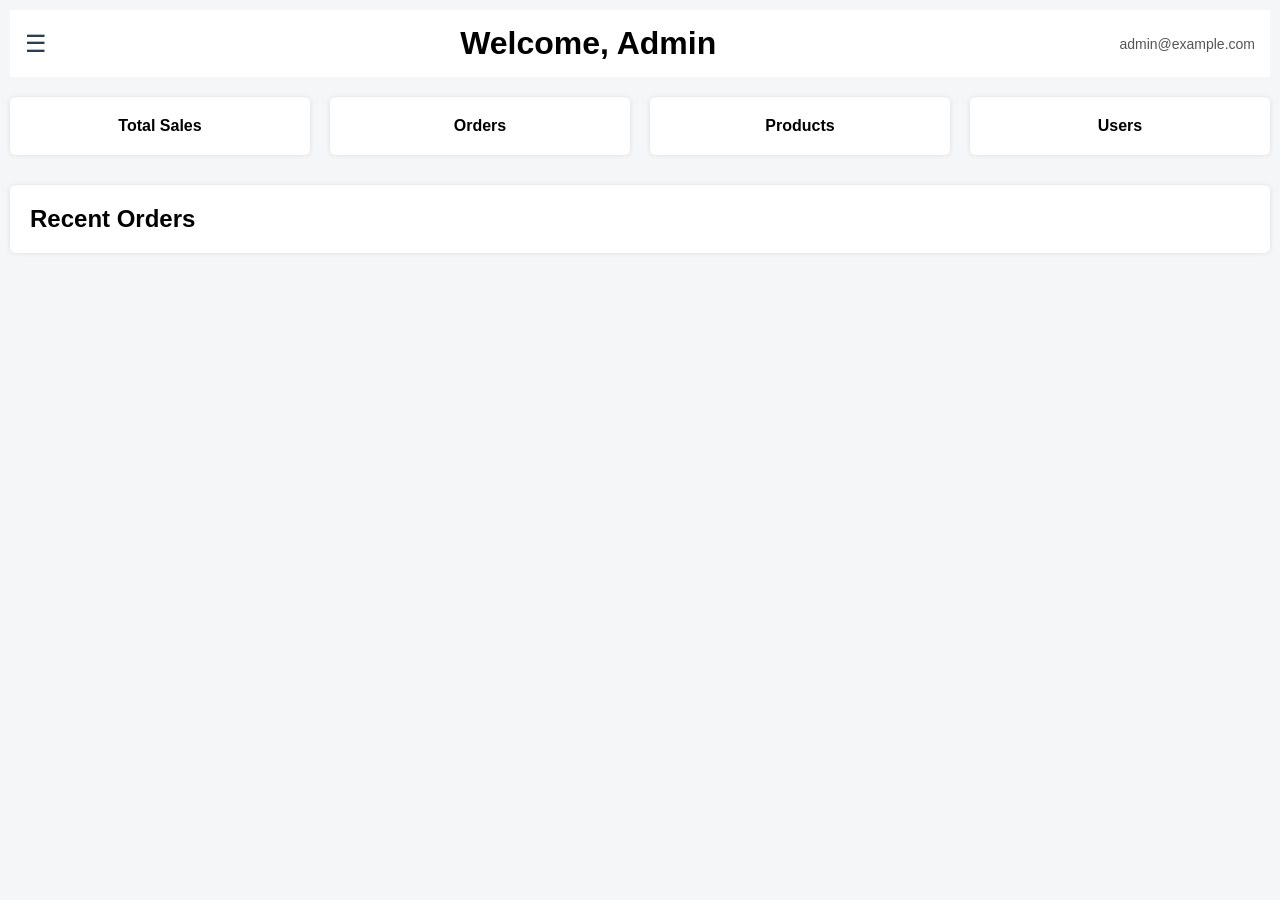
==== admin-side/index.html @ 63921269 "change first name" ====
<!DOCTYPE html>
<html lang="en">
<head>
  <meta charset="UTF-8">
  <title>Admin Dashboard</title>
  <link rel="stylesheet" href="admin.css">
</head>
<body>
  <div class="admin-container">
    <aside class="sidebar" id="side-bar" >
      <h2>Admin Panel</h2>
      <button id="closeSidebar" class="hamburger close-btn">&#10005;</button>

      <nav>
        <ul>
          <li><a href="#">Dashboard</a></li>
          <li><a href="admin-products.html">Products</a></li>
          <li><a href="#">Orders</a></li>
          <li><a href="#">Users</a></li>
          <li><a href="#">Settings</a></li>
        </ul>
      </nav>
    </aside>

    <main class="main-content">
    <header class="header">
        <button id="menuToggle" class="hamburger">&#9776;</button>
        <h1>Welcome, Admin</h1>
        <div class="admin-info">
        <span>admin@example.com</span>
    </div>
    </header>


      <section class="dashboard-widgets">
        <div class="widget">Total Sales</div>
        <div class="widget">Orders</div>
        <div class="widget">Products</div>
        <div class="widget">Users</div>
      </section>

      <section class="dashboard-details">
        <h2>Recent Orders</h2>
        <p></p>
      </section>

      

    </main>
  </div>

<script>
  const menuToggle = document.getElementById('menuToggle');
  const closeSidebar = document.getElementById('closeSidebar');
  const sidebar = document.getElementById('side-bar');

  // Sidebar open/close logic
  menuToggle?.addEventListener('click', () => {
    sidebar.classList.toggle('active');
  });

  closeSidebar?.addEventListener('click', () => {
    sidebar.classList.remove('active');
  });
</script>




</body>
</html>
---- admin-side/admin.css ----
* {
  margin: 0;
  padding: 0;
  box-sizing: border-box;
}

body {
  font-family: Arial, sans-serif;
  background-color: #f4f6f8;
}

.admin-container {
  display: flex;
  min-height: 100vh;
}

/* Sidebar */
.sidebar {
  width: 220px;
  background-color: #2c3e50;
  color: white;
  padding: 20px;
}

.sidebar h2 {
  margin-bottom: 20px;
}

.sidebar ul {
  list-style: none;
}

.sidebar li {
  margin: 15px 0;
}

.sidebar a {
  color: white;
  text-decoration: none;
}

.sidebar a:hover {
  text-decoration: underline;
}

/* Main Content */
.main-content {
  flex: 1;
  padding: 20px;
}

/* Header */
.header {
  display: flex;
  justify-content: space-between;
  align-items: center;
  margin-bottom: 20px;
}

/* Hamburger Button */
/* Hide hamburger by default (on desktop), show it on small screens */
.hamburger {
  font-size: 24px;
  background: none;
  border: none;
  cursor: pointer;
  display: none; /* Show only on small screens */
  color: #2c3e50;
  margin-right: 10px;
}

@media (min-width: 768px) {
  .hamburger {
    display: block; /* 👈 THIS IS CRUCIAL */
    
  }

  .sidebar {
    position: fixed;
    top: 0;
    left: -220px;
    width: 220px;
    height: 100%;
    background-color: #2c3e50;
    transition: left 0.3s ease;
    z-index: 1000;
    padding-top: 60px;
  }

  .sidebar.active {
    left: 0;

 
  }

  .main-content {
    margin-left: 0;
    padding: 10px;
    transition: margin-left 0.3s ease;
    
  }
    .sidebar.active ~ .main-content {
    margin-left: 220px;
    .hamburger{
        display: none;   
    }

  }

  /* Close button inside sidebar */
.close-btn {
  display: none;
  position: absolute;
  top: 15px;
  right: 15px;
  font-size: 24px;
  background: none;
  border: none;
  color: white;
  cursor: pointer;
}

@media (min-width: 768px) {
  .close-btn {
    display: block; /* Only show on mobile */
  }
}


  .header {
    display: flex;
    align-items: center;
    justify-content: space-between;
    padding: 15px;
    background-color: white;
    position: sticky;
    top: 0;
    z-index: 1001;
  }
}


@media (max-width: 768px) {
  .hamburger {
    display: block; /* 👈 THIS IS CRUCIAL */
    
  }

  .sidebar {
    position: fixed;
    top: 0;
    left: -220px;
    width: 220px;
    height: 100%;
    background-color: #2c3e50;
    transition: left 0.3s ease;
    z-index: 1000;
    padding-top: 60px;
  }

  .sidebar.active {
    left: 0;

 
  }

  .main-content {
    margin-left: 0;
    padding: 10px;
    transition: margin-left 0.3s ease;
    
  }
    .sidebar.active ~ .main-content {
    margin-left: 220px;
    .hamburger{
        display: none;   
    }

  }

  /* Close button inside sidebar */
.close-btn {
  display: none;
  position: absolute;
  top: 15px;
  right: 15px;
  font-size: 24px;
  background: none;
  border: none;
  color: white;
  cursor: pointer;
}

@media (max-width: 768px) {
  .close-btn {
    display: block; /* Only show on mobile */
  }
}


  .header {
    display: flex;
    align-items: center;
    justify-content: space-between;
    padding: 15px;
    background-color: white;
    position: sticky;
    top: 0;
    z-index: 1001;
  }
}

.admin-info {
  font-size: 14px;
  color: #555;
}



/* Dashboard Widgets */
.dashboard-widgets {
  display: flex;
  gap: 20px;
  margin-bottom: 30px;
}

.widget {
  flex: 1;
  background-color: white;
  padding: 20px;
  border-radius: 6px;
  box-shadow: 0 0 5px rgba(0, 0, 0, 0.1);
  text-align: center;
  font-weight: bold;
}

/* Details Section */
.dashboard-details {
  background-color: white;
  padding: 20px;
  border-radius: 6px;
  box-shadow: 0 0 5px rgba(0, 0, 0, 0.1);
}


/* Product Management */
.product-management {
  margin-top: 30px;
}

.pm-header {
  display: flex;
  justify-content: space-between;
  align-items: center;
  margin-bottom: 15px;
}

.pm-header button {
  padding: 8px 16px;
  background-color: #3498db;
  color: white;
  border: none;
  border-radius: 4px;
  cursor: pointer;
}

.pm-header button:hover {
  background-color: #2980b9;
}

.product-table {
  width: 100%;
  border-collapse: collapse;
  background-color: white;
  border-radius: 6px;
  overflow: hidden;
}

.product-table th,
.product-table td {
  padding: 12px;
  text-align: left;
  border-bottom: 1px solid #ddd;
}

.product-table th {
  background-color: #ecf0f1;
}

.edit-btn,
.delete-btn {
  padding: 5px 10px;
  margin-right: 5px;
  margin-bottom: 5px;
  border: none;
  border-radius: 4px;
  cursor: pointer;
}

.edit-btn {
  background-color: #f39c12;
  color: white;
}

.delete-btn {
  background-color: #e74c3c;
  color: white;
}

/* Modal */
.modal {
  position: fixed;
  top: 0;
  left: 0;
  width: 100%;
  height: 100%;
  background: rgba(0, 0, 0, 0.4);
  display: none;
  justify-content: center;
  align-items: center;
}

.modal-content {
  background: white;
  padding: 20px;
  border-radius: 6px;
  width: 300px;
}

.modal-content form {
  display: flex;
  flex-direction: column;
}

.modal-content label {
  margin-top: 10px;
  margin-bottom: 5px;
}

.modal-content input {
  padding: 8px;
  border: 1px solid #ccc;
  border-radius: 4px;
}

.modal-actions {
  display: flex;
  justify-content: space-between;
  margin-top: 20px;
}

.modal-actions button {
  padding: 8px 12px;
  border: none;
  border-radius: 4px;
  cursor: pointer;
}

.modal-actions button[type="submit"] {
  background-color: #2ecc71;
  color: white;
}

.modal-actions #closeModal {
  background-color: #95a5a6;
  color: white;
}
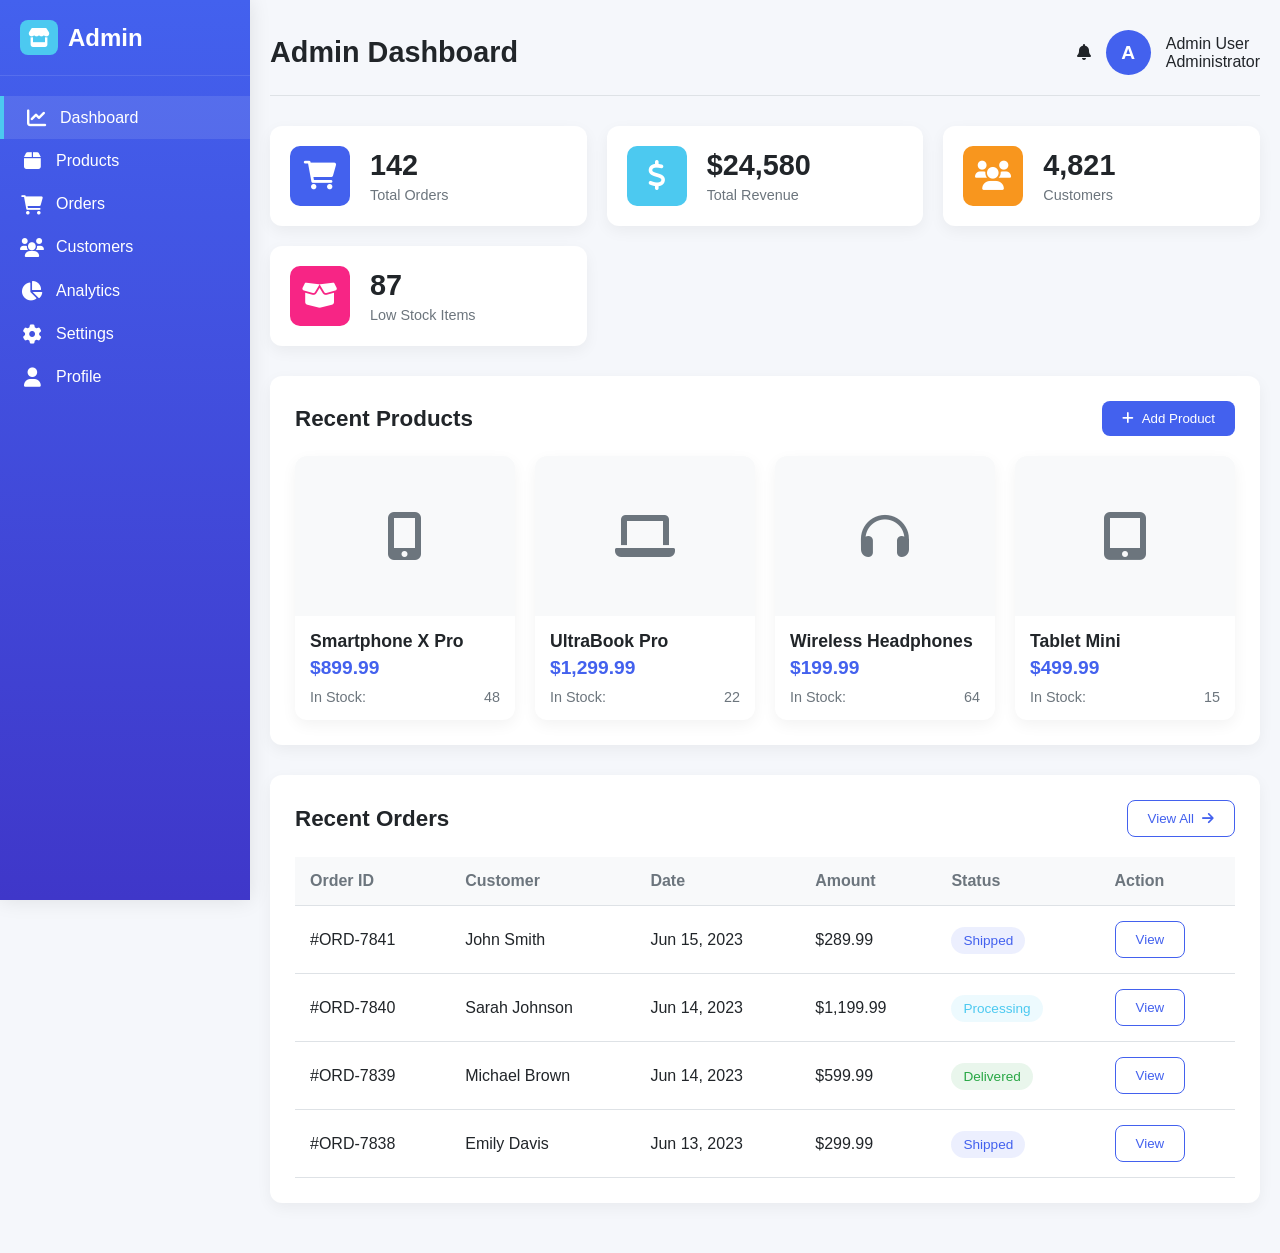
==== commit aa0b2f54: "stage latest changes" ====
--- a/admin-side/index.html
+++ b/admin-side/index.html
@@ -1,71 +1,267 @@
 <!DOCTYPE html>
 <html lang="en">
 <head>
-  <meta charset="UTF-8">
-  <title>Admin Dashboard</title>
-  <link rel="stylesheet" href="admin.css">
+  <meta charset="UTF-8" />
+  <meta name="viewport" content="width=device-width, initial-scale=1.0"/>
+  <title>Wholesaler Dashboard | E-commerce</title>
+  <link rel="stylesheet" href="index.css" />
+  <link rel="stylesheet" href="https://cdnjs.cloudflare.com/ajax/libs/font-awesome/6.0.0-beta3/css/all.min.css"/>
+
+  <style>
+    .hamburger {
+      background: none;
+      border: none;
+      font-size: 1.5rem;
+      cursor: pointer;
+      color: #333;
+      display: none;
+    }
+
+    .close-sidebar-btn {
+      background: none;
+      border: none;
+      font-size: 1.5rem;
+      color: white;
+      position: absolute;
+      top: 15px;
+      right: 20px;
+      cursor: pointer;
+      display: none;
+      z-index: 1100;
+    }
+
+    @media (max-width: 992px) {
+      .hamburger {
+        display: block;
+      }
+
+      .sidebar {
+        position: fixed;
+        top: 0;
+        left: -250px;
+        width: 250px;
+        height: 100%;
+        z-index: 1000;
+        background: linear-gradient(180deg, var(--primary), var(--secondary));
+        transition: left 0.3s ease;
+      }
+
+      .sidebar.active {
+        left: 0;
+      }
+
+      .main-content {
+        transition: margin-left 0.3s ease;
+      }
+
+      .main-content.shifted {
+        margin-left: 250px;
+      }
+
+      .sidebar.active .close-sidebar-btn {
+        display: block;
+      }
+
+      .sidebar.active ~ .main-content .hamburger {
+        display: none;
+      }
+    }
+  </style>
 </head>
 <body>
-  <div class="admin-container">
-    <aside class="sidebar" id="side-bar" >
-      <h2>Admin Panel</h2>
-      <button id="closeSidebar" class="hamburger close-btn">&#10005;</button>
-
-      <nav>
-        <ul>
-          <li><a href="#">Dashboard</a></li>
-          <li><a href="admin-products.html">Products</a></li>
-          <li><a href="#">Orders</a></li>
-          <li><a href="#">Users</a></li>
-          <li><a href="#">Settings</a></li>
-        </ul>
-      </nav>
-    </aside>
-
-    <main class="main-content">
-    <header class="header">
-        <button id="menuToggle" class="hamburger">&#9776;</button>
-        <h1>Welcome, Admin</h1>
-        <div class="admin-info">
-        <span>admin@example.com</span>
-    </div>
-    </header>
-
-
-      <section class="dashboard-widgets">
-        <div class="widget">Total Sales</div>
-        <div class="widget">Orders</div>
-        <div class="widget">Products</div>
-        <div class="widget">Users</div>
-      </section>
-
-      <section class="dashboard-details">
+
+  <!-- Sidebar -->
+  <div class="sidebar" id="sidebar">
+    <button class="close-sidebar-btn" id="closeSidebar"><i class="fas fa-times"></i></button>
+    <div class="menu">
+      <div class="logo">
+        <h2><i class="fas fa-store"></i> <span>Admin</span></h2>
+      </div>
+      <a class="link" href="index.html">
+        <div class="menu-item active"><i class="fas fa-chart-line"></i> <span class="menu-text">Dashboard</span></div>
+      </a>
+      <a class="link" href="admin-products.html">
+        <div class="menu-item"><i class="fas fa-box"></i> <span class="menu-text">Products</span></div>
+      </a>
+      <a class="link" href="orders.html">
+        <div class="menu-item"><i class="fas fa-shopping-cart"></i> <span class="menu-text">Orders</span></div>
+      </a>
+      <a class="link" href="#">
+        <div class="menu-item"><i class="fas fa-users"></i> <span class="menu-text">Customers</span></div>
+      </a>
+      <a class="link" href="#">
+        <div class="menu-item"><i class="fas fa-chart-pie"></i> <span class="menu-text">Analytics</span></div>
+      </a>
+      <a class="link" href="settings.html">
+        <div class="menu-item"><i class="fas fa-cog"></i> <span class="menu-text">Settings</span></div>
+      </a>
+      <a class="link" href="profile.html">
+        <div class="menu-item"><i class="fas fa-user"></i> <span class="menu-text">Profile</span></div>
+      </a>
+    </div>
+  </div>
+
+  <!-- Main Content -->
+  <div class="main-content" id="mainContent">
+    <!-- Header -->
+    <div class="header">
+      <button id="menuToggle" class="hamburger"><i class="fas fa-bars"></i></button>
+      <h1>Admin Dashboard</h1>
+      <div class="user-info">
+        <div class="notifications"><i class="fas fa-bell"></i></div>
+        <div class="user-avatar">A</div>
+        <div class="user-details">
+          <div class="user-name">Admin User</div>
+          <div class="user-role">Administrator</div>
+        </div>
+      </div>
+    </div>
+
+    <!-- Stats -->
+    <div class="stats-container">
+      <div class="stat-card">
+        <div class="stat-icon" style="background: var(--primary);"><i class="fas fa-shopping-cart"></i></div>
+        <div class="stat-content">
+          <h3>142</h3><p>Total Orders</p>
+        </div>
+      </div>
+      <div class="stat-card">
+        <div class="stat-icon" style="background: var(--success);"><i class="fas fa-dollar-sign"></i></div>
+        <div class="stat-content">
+          <h3>$24,580</h3><p>Total Revenue</p>
+        </div>
+      </div>
+      <div class="stat-card">
+        <div class="stat-icon" style="background: var(--warning);"><i class="fas fa-users"></i></div>
+        <div class="stat-content">
+          <h3>4,821</h3><p>Customers</p>
+        </div>
+      </div>
+      <div class="stat-card">
+        <div class="stat-icon" style="background: var(--danger);"><i class="fas fa-box-open"></i></div>
+        <div class="stat-content">
+          <h3>87</h3><p>Low Stock Items</p>
+        </div>
+      </div>
+    </div>
+
+    <!-- Products -->
+    <div class="section-card">
+      <div class="section-header">
+        <h2>Recent Products</h2>
+        <button class="btn btn-primary"><i class="fas fa-plus"></i> Add Product</button>
+      </div>
+      <div class="products-grid">
+        <div class="product-card">
+          <div class="product-image"><i class="fas fa-mobile-alt"></i></div>
+          <div class="product-info">
+            <div class="product-title">Smartphone X Pro</div>
+            <div class="product-price">$899.99</div>
+            <div class="product-stock"><span>In Stock:</span> <span>48</span></div>
+          </div>
+        </div>
+        <div class="product-card">
+          <div class="product-image"><i class="fas fa-laptop"></i></div>
+          <div class="product-info">
+            <div class="product-title">UltraBook Pro</div>
+            <div class="product-price">$1,299.99</div>
+            <div class="product-stock"><span>In Stock:</span> <span>22</span></div>
+          </div>
+        </div>
+        <div class="product-card">
+          <div class="product-image"><i class="fas fa-headphones"></i></div>
+          <div class="product-info">
+            <div class="product-title">Wireless Headphones</div>
+            <div class="product-price">$199.99</div>
+            <div class="product-stock"><span>In Stock:</span> <span>64</span></div>
+          </div>
+        </div>
+        <div class="product-card">
+          <div class="product-image"><i class="fas fa-tablet-alt"></i></div>
+          <div class="product-info">
+            <div class="product-title">Tablet Mini</div>
+            <div class="product-price">$499.99</div>
+            <div class="product-stock"><span>In Stock:</span> <span>15</span></div>
+          </div>
+        </div>
+      </div>
+    </div>
+
+    <!-- Orders Table -->
+    <div class="section-card">
+      <div class="section-header">
         <h2>Recent Orders</h2>
-        <p></p>
-      </section>
-
-      
-
-    </main>
+        <button class="btn btn-outline">View All <i class="fas fa-arrow-right"></i></button>
+      </div>
+      <div class="table-container">
+        <table>
+          <thead>
+            <tr>
+              <th>Order ID</th><th>Customer</th><th>Date</th><th>Amount</th><th>Status</th><th>Action</th>
+            </tr>
+          </thead>
+          <tbody>
+            <tr>
+              <td>#ORD-7841</td><td>John Smith</td><td>Jun 15, 2023</td><td>$289.99</td><td><span class="status status-shipped">Shipped</span></td><td><button class="btn btn-outline">View</button></td>
+            </tr>
+            <tr>
+              <td>#ORD-7840</td><td>Sarah Johnson</td><td>Jun 14, 2023</td><td>$1,199.99</td><td><span class="status status-processing">Processing</span></td><td><button class="btn btn-outline">View</button></td>
+            </tr>
+            <tr>
+              <td>#ORD-7839</td><td>Michael Brown</td><td>Jun 14, 2023</td><td>$599.99</td><td><span class="status status-delivered">Delivered</span></td><td><button class="btn btn-outline">View</button></td>
+            </tr>
+            <tr>
+              <td>#ORD-7838</td><td>Emily Davis</td><td>Jun 13, 2023</td><td>$299.99</td><td><span class="status status-shipped">Shipped</span></td><td><button class="btn btn-outline">View</button></td>
+            </tr>
+          </tbody>
+        </table>
+      </div>
+    </div>
+
+    <!-- Hidden Add Product Form -->
+    <div class="section-card" id="product-form" style="display: none;">
+      <div class="section-header">
+        <h2>Add New Product</h2>
+      </div>
+      <div class="form-grid">
+        <div class="form-group"><label for="product-name">Product Name</label><input type="text" id="product-name" placeholder="Enter product name" /></div>
+        <div class="form-group"><label for="product-price">Price ($)</label><input type="number" id="product-price" placeholder="Enter price" /></div>
+        <div class="form-group"><label for="product-category">Category</label>
+          <select id="product-category">
+            <option value="">Select category</option>
+            <option value="electronics">Electronics</option>
+            <option value="clothing">Clothing</option>
+            <option value="home">Home & Kitchen</option>
+            <option value="books">Books</option>
+          </select>
+        </div>
+        <div class="form-group"><label for="product-stock">Stock Quantity</label><input type="number" id="product-stock" placeholder="Enter quantity" /></div>
+        <div class="form-group"><label for="product-image">Product Image</label><input type="file" id="product-image" /></div>
+        <div class="form-group"><label for="product-description">Description</label><textarea id="product-description" placeholder="Enter product description"></textarea></div>
+      </div>
+      <div style="display: flex; gap: 15px; margin-top: 20px;">
+        <button class="btn btn-primary" id="save-product">Save Product</button>
+        <button class="btn btn-outline" id="cancel-product">Cancel</button>
+      </div>
+    </div>
   </div>
 
-<script>
-  const menuToggle = document.getElementById('menuToggle');
-  const closeSidebar = document.getElementById('closeSidebar');
-  const sidebar = document.getElementById('side-bar');
-
-  // Sidebar open/close logic
-  menuToggle?.addEventListener('click', () => {
-    sidebar.classList.toggle('active');
-  });
-
-  closeSidebar?.addEventListener('click', () => {
-    sidebar.classList.remove('active');
-  });
-</script>
-
-
-
-
+  <!-- Sidebar Toggle Script -->
+  <script>
+    const menuToggle = document.getElementById("menuToggle");
+    const closeSidebar = document.getElementById("closeSidebar");
+    const sidebar = document.getElementById("sidebar");
+    const mainContent = document.getElementById("mainContent");
+
+    menuToggle?.addEventListener("click", () => {
+      sidebar.classList.add("active");
+      mainContent.classList.add("shifted");
+    });
+
+    closeSidebar?.addEventListener("click", () => {
+      sidebar.classList.remove("active");
+      mainContent.classList.remove("shifted");
+    });
+  </script>
 </body>
 </html>
--- a/admin-side/index.css
+++ b/admin-side/index.css
@@ -0,0 +1,454 @@
+:root {
+            --primary: #4361ee;
+            --secondary: #3f37c9;
+            --success: #4cc9f0;
+            --danger: #f72585;
+            --warning: #f8961e;
+            --dark: #212529;
+            --light: #f8f9fa;
+            --gray: #6c757d;
+            --border: #dee2e6;
+        }
+        
+        * {
+            margin: 0;
+            padding: 0;
+            box-sizing: border-box;
+            font-family: 'Segoe UI', Tahoma, Geneva, Verdana, sans-serif;
+        }
+        
+        body {
+            background-color: #f5f7fb;
+            color: var(--dark);
+            display: flex;
+            min-height: 100vh;
+        }
+        .link{
+            text-decoration: none;
+            color: inherit;
+        }
+        /* Sidebar Styles */
+        .sidebar {
+            width: 250px;
+            height: 100%;
+            background: linear-gradient(180deg, var(--primary), var(--secondary));
+            color: white;
+            z-index: 3000;
+            padding: 20px 0;
+            height: 100vh;
+            position: fixed;
+            box-shadow: 0 0 20px rgba(0,0,0,0.1);
+        }
+        
+        .logo {
+            padding: 0 20px 20px;
+            border-bottom: 1px solid rgba(255,255,255,0.1);
+            margin-bottom: 20px;
+        }
+        
+        .logo h2 {
+            font-size: 1.5rem;
+            display: flex;
+            align-items: center;
+            gap: 10px;
+        }
+        
+        .logo i {
+            background: var(--success);
+            padding: 8px;
+            border-radius: 8px;
+            font-size: 1.2rem;
+        }
+        
+        .menu-item {
+            padding: 12px 20px;
+            display: flex;
+            align-items: center;
+            gap: 12px;
+            cursor: pointer;
+            transition: all 0.3s;
+            font-weight: 500;
+        }
+        
+        .menu-item:hover, .menu-item.active {
+            background: rgba(255,255,255,0.1);
+            border-left: 4px solid var(--success);
+        }
+        
+        .menu-item i {
+            font-size: 1.2rem;
+            width: 24px;
+            text-align: center;
+        }
+        
+        /* Main Content */
+        .main-content {
+            flex: 1;
+            margin-left: 250px;
+            padding: 20px;
+        }
+        
+        .header {
+            display: flex;
+            justify-content: space-between;
+            align-items: center;
+            padding: 10px 0 20px;
+            border-bottom: 1px solid var(--border);
+            margin-bottom: 30px;
+        }
+        
+        .header h1 {
+            font-size: 1.8rem;
+            color: var(--dark);
+            display: flex;
+            flex: 1;
+        }
+        
+        .user-info {
+            display: flex;
+            align-items: center;
+            gap: 15px;
+        }
+
+        .user-details{
+            display: flex;
+            flex-direction: column;
+            flex-shrink: 0;
+        }
+        
+        .user-avatar {
+            width: 45px;
+            height: 45px;
+            border-radius: 50%;
+            background: var(--primary);
+            display: flex;
+            align-items: center;
+            justify-content: center;
+            color: white;
+            font-weight: bold;
+            font-size: 1.2rem;
+        }
+        
+        /* Stats Cards */
+        .stats-container {
+            display: grid;
+            grid-template-columns: repeat(auto-fit, minmax(250px, 1fr));
+            gap: 20px;
+            margin-bottom: 30px;
+        }
+        
+        .stat-card {
+            background: white;
+            border-radius: 12px;
+            padding: 20px;
+            box-shadow: 0 5px 15px rgba(0,0,0,0.05);
+            display: flex;
+            align-items: center;
+            gap: 20px;
+        }
+        
+        .stat-icon {
+            width: 60px;
+            height: 60px;
+            border-radius: 10px;
+            display: flex;
+            align-items: center;
+            justify-content: center;
+            font-size: 1.8rem;
+            color: white;
+        }
+        
+        .stat-content h3 {
+            font-size: 1.8rem;
+            margin-bottom: 5px;
+        }
+        
+        .stat-content p {
+            color: var(--gray);
+            font-size: 0.9rem;
+        }
+        
+        /* Section Cards */
+        .section-card {
+            background: white;
+            border-radius: 12px;
+            padding: 25px;
+            box-shadow: 0 5px 15px rgba(0,0,0,0.05);
+            margin-bottom: 30px;
+        }
+        
+        .section-header {
+            display: flex;
+            justify-content: space-between;
+            align-items: center;
+            margin-bottom: 20px;
+        }
+        
+        .section-header h2 {
+            font-size: 1.4rem;
+            color: var(--dark);
+        }
+        
+        .btn {
+            padding: 10px 20px;
+            border-radius: 8px;
+            border: none;
+            cursor: pointer;
+            font-weight: 500;
+            transition: all 0.3s;
+            display: inline-flex;
+            align-items: center;
+            gap: 8px;
+        }
+        
+        .btn-primary {
+            background: var(--primary);
+            color: white;
+        }
+        
+        .btn-primary:hover {
+            background: var(--secondary);
+        }
+        
+        .btn-outline {
+            background: transparent;
+            border: 1px solid var(--primary);
+            color: var(--primary);
+        }
+        
+        .btn-outline:hover {
+            background: var(--primary);
+            color: white;
+        }
+        
+        /* Table Styles */
+        .table-container {
+            overflow-x: auto;
+        }
+        
+        table {
+            width: 100%;
+            border-collapse: collapse;
+        }
+        
+        thead {
+            background: #f8f9fa;
+        }
+        
+        th, td {
+            padding: 15px;
+            text-align: left;
+            border-bottom: 1px solid var(--border);
+        }
+        
+        th {
+            color: var(--gray);
+            font-weight: 600;
+        }
+        
+        tbody tr:hover {
+            background: rgba(67, 97, 238, 0.03);
+        }
+        
+        .status {
+            padding: 6px 12px;
+            border-radius: 20px;
+            font-size: 0.85rem;
+            font-weight: 500;
+        }
+        
+        .status-processing {
+            background: rgba(76, 201, 240, 0.1);
+            color: var(--success);
+        }
+        
+        .status-shipped {
+            background: rgba(67, 97, 238, 0.1);
+            color: var(--primary);
+        }
+        
+        .status-delivered {
+            background: rgba(40, 167, 69, 0.1);
+            color: #28a745;
+        }
+        
+        /* Form Styles */
+        .form-grid {
+            display: grid;
+            grid-template-columns: repeat(auto-fit, minmax(300px, 1fr));
+            gap: 20px;
+        }
+        
+        .form-group {
+            margin-bottom: 20px;
+        }
+        
+        label {
+            display: block;
+            margin-bottom: 8px;
+            font-weight: 500;
+            color: var(--dark);
+        }
+        
+        input, select, textarea {
+            width: 100%;
+            padding: 12px;
+            border: 1px solid var(--border);
+            border-radius: 8px;
+            font-size: 1rem;
+        }
+        
+        textarea {
+            min-height: 120px;
+            resize: vertical;
+        }
+        
+        /* Product Card */
+        .products-grid {
+            display: grid;
+            grid-template-columns: repeat(auto-fill, minmax(220px, 1fr));
+            gap: 20px;
+        }
+        
+        .product-card {
+            background: white;
+            border-radius: 12px;
+            overflow: hidden;
+            box-shadow: 0 5px 15px rgba(0,0,0,0.05);
+            transition: transform 0.3s;
+        }
+        
+        .product-card:hover {
+            transform: translateY(-5px);
+        }
+        
+        .product-image {
+            height: 160px;
+            background: #f8f9fa;
+            display: flex;
+            align-items: center;
+            justify-content: center;
+            font-size: 3rem;
+            color: var(--gray);
+            position: relative;
+        }
+        
+        .product-image img {
+            width: 100%;
+            height: 100%;
+            object-fit: cover;
+        }
+        
+        .product-info {
+            padding: 15px;
+        }
+        
+        .product-title {
+            font-weight: 600;
+            margin-bottom: 5px;
+            font-size: 1.1rem;
+        }
+        
+        .product-price {
+            color: var(--primary);
+            font-weight: 700;
+            font-size: 1.2rem;
+            margin-bottom: 10px;
+        }
+        
+        .product-stock {
+            display: flex;
+            justify-content: space-between;
+            color: var(--gray);
+            font-size: 0.9rem;
+        }
+        
+        /* Responsive Enhancements */
+
+
+@media (max-width: 768px) {
+  
+
+  .sidebar {
+    height: auto;
+    position: absolute;
+    left: 0;
+    box-shadow: none;
+    display: flex;
+    flex-direction: row;
+    overflow-x: auto;
+    white-space: nowrap;
+  }
+
+  .main-content {
+    margin-left: 0px;
+    padding: 15px;
+    display: flex;
+    flex-direction: column;
+
+  }
+
+  .header {
+    flex-direction: row;
+    align-items: flex-start;
+    gap: 10px;
+    padding-bottom: 15px;
+  }
+
+  .header h1 {
+    font-size: 1.4rem;
+  }
+  .user-info{
+    display: flex;
+    justify-content:flex-end;
+    align-items: center;
+  }
+  .user-avatar {
+    width: 35px;
+    height: 35px;
+    font-size: 1rem;
+  }
+
+  .stats-container {
+    grid-template-columns: repeat(auto-fit, minmax(1fr, 1fr, 1fr));
+    gap: 15px;
+  }
+
+  .section-header h2 {
+    font-size: 1.2rem;
+  }
+
+  .form-grid {
+    grid-template-columns: 1fr;
+  }
+
+  .products-grid {
+    grid-template-columns: repeat(auto-fill, minmax(150px, 1fr));
+  }
+
+  .product-image {
+    height: 120px;
+  }
+
+  table {
+    font-size: 13px;
+  }
+
+  th,
+  td {
+    padding: 10px;
+  }
+
+  .stat-content h3 {
+    font-size: 1.4rem;
+  }
+
+  .stat-content p {
+    font-size: 0.8rem;
+  }
+
+  .btn {
+    font-size: 0.9rem;
+    padding: 8px 16px;
+  }
+}
